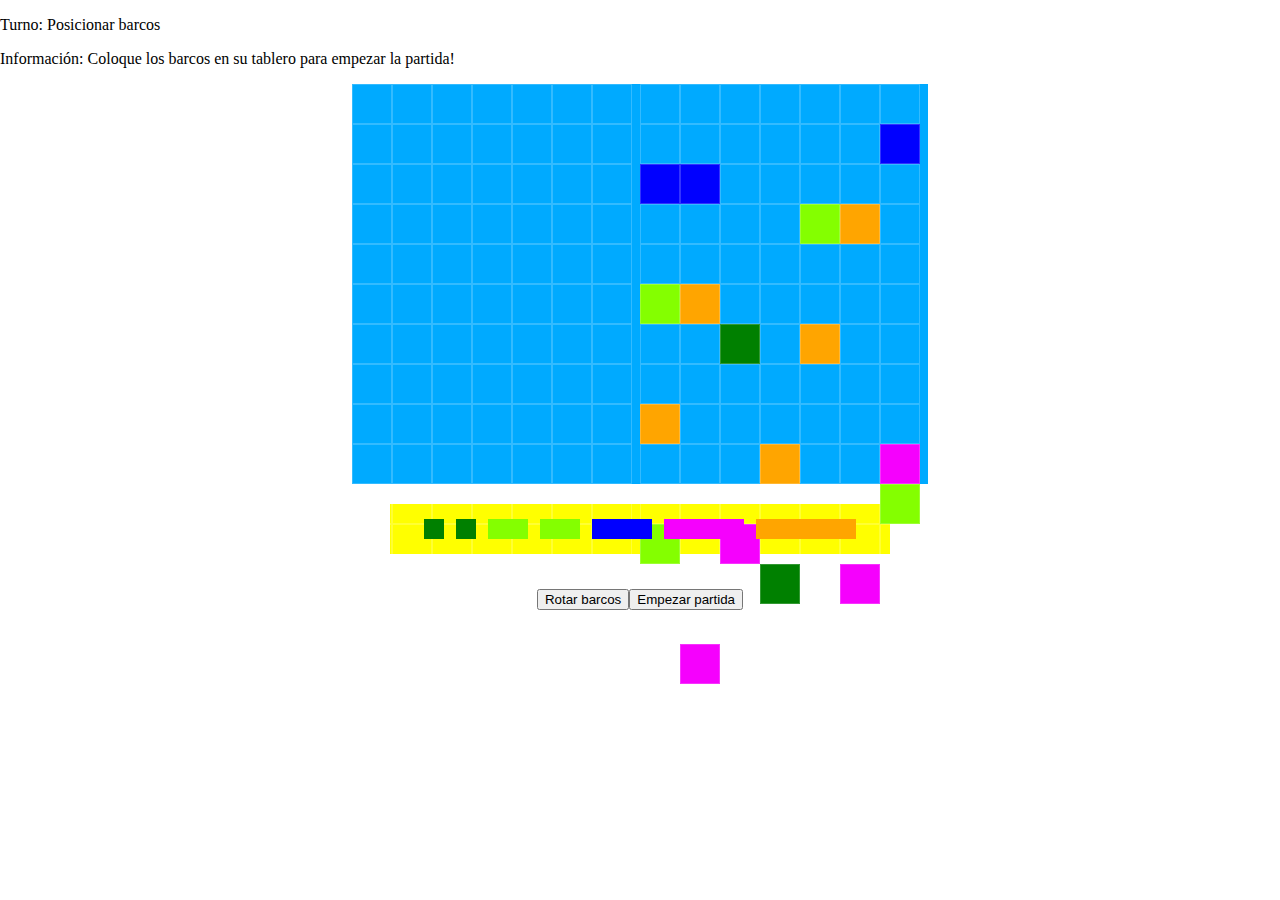
==== battleship.html @ 521d151a "AASS" ====
<!DOCTYPE html>
<html lang="en">
  <head>
    <meta charset="UTF-8" />
    <meta http-equiv="X-UA-Compatible" content="IE=edge" />
    <meta name="viewport" content="width=device-width, initial-scale=1.0" />
    <title>Hundir la flota</title>
    <link rel="stylesheet" href="styles.css" />
  </head>
  <body>
    <div id="container">
      <div id="game-info">
        <p>Turno: <span id="turn-display"></span></p>
        <p>Información: <span id="info"></span></p>
      </div>
      <div id="contenedor-tableros"></div>

      <div class="contenedor-barcos">
        <div id="0" class="submarine-preview submarine" draggable="true"></div>
        <div id="1" class="submarine-preview submarine" draggable="true"></div>
        <div id="2" class="destroyer-preview destroyer" draggable="true"></div>
        <div id="3" class="destroyer-preview destroyer" draggable="true"></div>
        <div id="4" class="cruiser-preview cruiser" draggable="true"></div>
        <div
          id="5"
          class="battleship-preview battleship"
          draggable="true"
        ></div>
        <div id="6" class="carrier-preview carrier" draggable="true"></div>
      </div>

      <div class="botones-container">
        <button id="rotar-btn">Rotar barcos</button>
        <button id="start-btn">Empezar partida</button>
      </div>
    </div>

    <script src="app.js"></script>
  </body>
</html>
---- styles.css ----
body {
  margin: 0;
  overflow-x: hidden;
}

#audioImage {
  cursor: pointer;
}

.battleship-index {
  background-image: linear-gradient(rgba(4, 9, 30, 0.1), rgba(4, 9, 30, 0.1)),
    url("assets/battleship.png");
  background-position: center;
  background-size: cover;
  background-attachment: fixed;
}

.btn {
  font-family: "Montserrat", sans-serif;
}

.splash-container {
  display: flex;
  flex-direction: column;
  justify-content: center;
  align-items: center;
  height: 55vh;
}

.splash-title {
  font-family: "Bangers";
  font-size: 11rem;
  color: white;
  -webkit-text-stroke: 2px black;
}

.btn {
  background-color: #00aaff;
  padding: 0.5em 1em;
  text-decoration: none;
  cursor: pointer;
  border-radius: 0.2em;
  color: white;
}

.btn:hover {
  background-color: #13558e;
}

.splash-btn {
  font-size: 2rem;
  margin-left: 2rem;
  font-weight: 500;
}

/*  */

.celda {
  width: 40px;
  height: 40px;
  border: 1px solid hsla(0, 0%, 100%, .2);
  box-sizing: border-box;
}

#contenedor-tableros {
  width: 45%;
  display: flex;
  margin: auto;
  justify-content: space-between;
}

.tablero {
  width: 400px;
  height: 400px;
  display: flex;
  flex-wrap: wrap;
}

.tablero2 {
  width: 400px;
  height: 400px;
  display: flex;
  flex-wrap: wrap;
}

.contenedor-barcos {
  width: 500px;
  height: 50px;
  background-color: yellow;
  display: flex;
  align-items: center;
  justify-content: center;
  margin: auto;
  margin-top: 20px;
}

.submarine {
  background-color: green;
}

.submarine-preview {
  width: 20px;
  height: 20px;
  margin: 6px;
}

.destroyer {
  background-color: rgb(132, 255, 0);
}

.destroyer-preview {
  width: 40px;
  height: 20px;
  margin: 6px;
}

.cruiser {
  background-color: blue;
}
.cruiser-preview {
  width: 60px;
  height: 20px;
  margin: 6px;
}

.battleship {
  background-color: rgb(245, 1, 253);
}

.battleship-preview {
  width: 80px;
  height: 20px;
  margin: 6px;
}

.carrier {
  background-color: orange;
}

.carrier-preview {
  width: 100px;
  height: 20px;
  margin: 6px;
}

.hover{
  background-color: grey;
}

.boom {
  background-color: red;
  pointer-events: none;
}

.empty {
  background-color: #84d2fa;
  pointer-events: none;
}

.botones-container {
  display: flex;
  justify-content: center;
  align-items: center;
  height: 10vh;
}
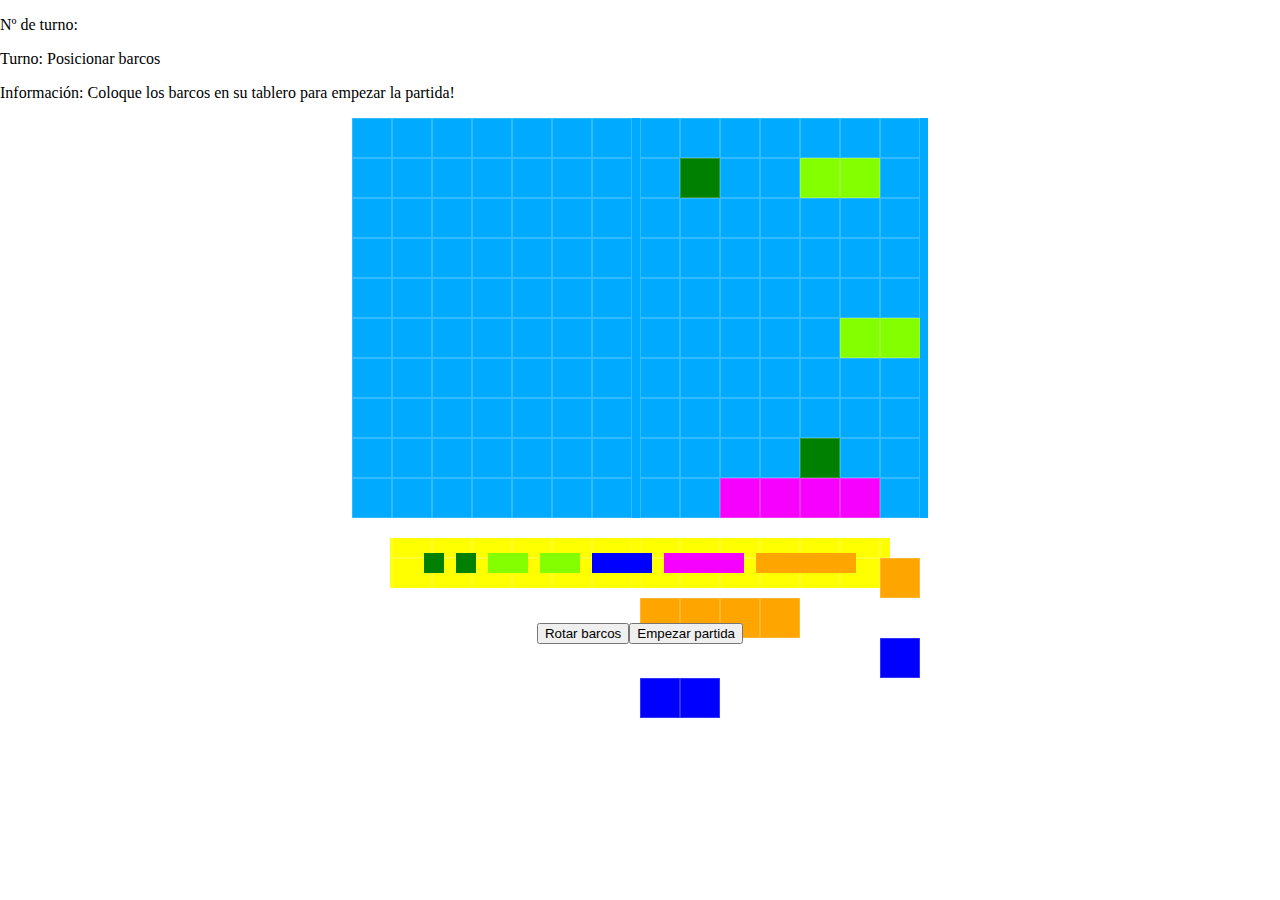
==== commit 4d48b213: "Reduce implementado" ====
--- a/battleship.html
+++ b/battleship.html
@@ -10,6 +10,7 @@
   <body>
     <div id="container">
       <div id="game-info">
+        <p>Nº de turno:<span id="contador-turnos"></span></p> 
         <p>Turno: <span id="turn-display"></span></p>
         <p>Información: <span id="info"></span></p>
       </div>
--- a/styles.css
+++ b/styles.css
@@ -58,7 +58,7 @@
 .celda {
   width: 40px;
   height: 40px;
-  border: 1px solid hsla(0, 0%, 100%, .2);
+  border: 1px solid hsla(0, 0%, 100%, 0.2);
   box-sizing: border-box;
 }
 
@@ -143,13 +143,16 @@
   margin: 6px;
 }
 
-.hover{
+.hover {
   background-color: grey;
+  transition: 0.2s all;
 }
 
 .boom {
-  background-color: red;
-  pointer-events: none;
+  background-image: url("assets/punto.png");
+  background-size: 80%;
+  background-repeat: no-repeat;
+  background-position: center;
 }
 
 .empty {
@@ -162,4 +165,4 @@
   justify-content: center;
   align-items: center;
   height: 10vh;
-}+}
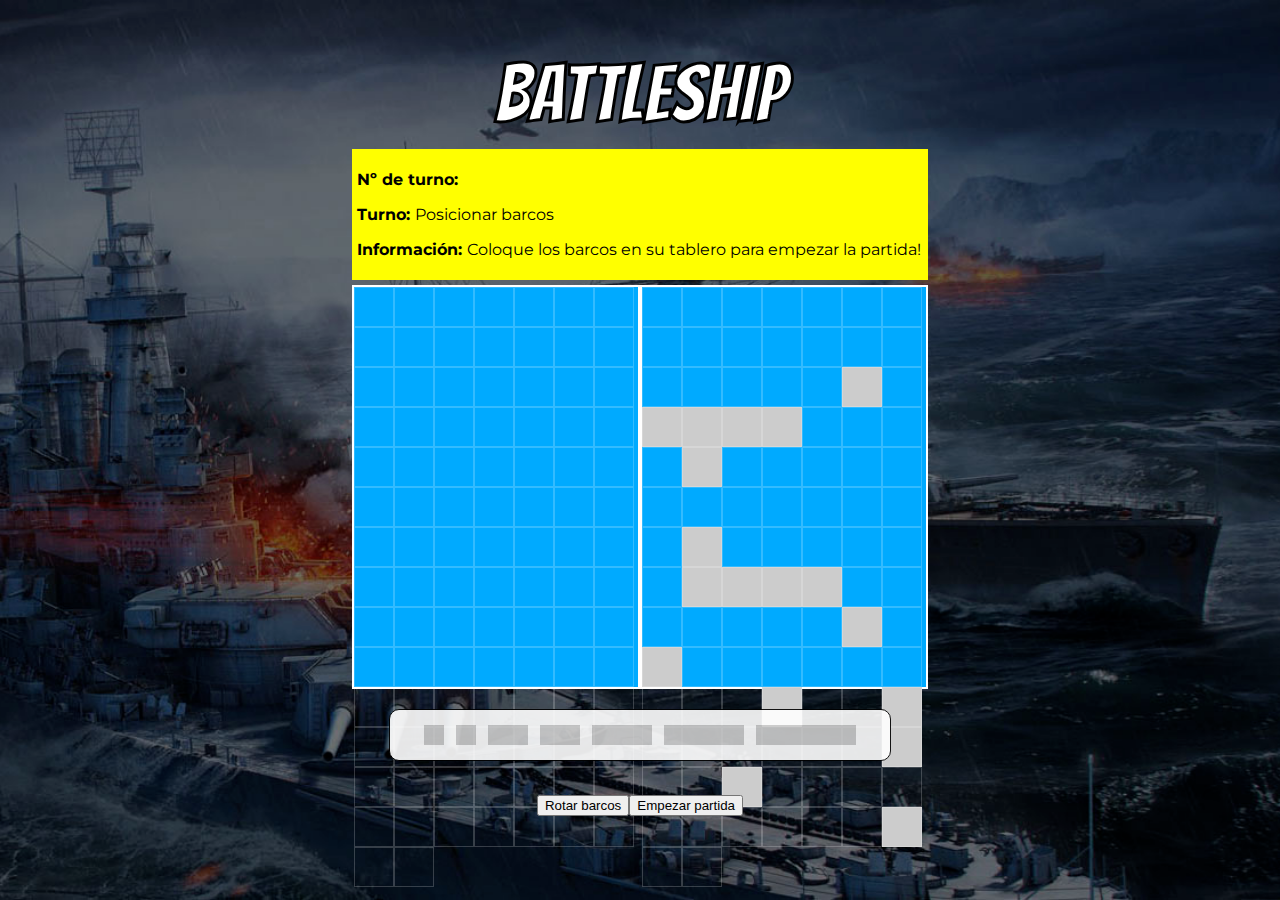
==== commit e0c338a0: "actualizaciones de diseño y funcionalidad" ====
--- a/battleship.html
+++ b/battleship.html
@@ -6,13 +6,15 @@
     <meta name="viewport" content="width=device-width, initial-scale=1.0" />
     <title>Hundir la flota</title>
     <link rel="stylesheet" href="styles.css" />
+    <link href="https://fonts.googleapis.com/css2?family=Bangers&family=Montserrat&display=swap" rel="stylesheet" />
   </head>
-  <body>
-    <div id="container">
+  <body class="background-juego">
+    <audio id="audio" src="assets/theme.mp3" loop="loop" autoplay></audio>
+    <div class="titulo">BATTLESHIP</div>
       <div id="game-info">
-        <p>Nº de turno:<span id="contador-turnos"></span></p> 
-        <p>Turno: <span id="turn-display"></span></p>
-        <p>Información: <span id="info"></span></p>
+        <p><b>Nº de turno: </b><span id="contador-turnos"></span></p> 
+        <p><b>Turno: </b><span id="turn-display"></span></p>
+        <p><b>Información: </b><span id="info"></span></p>
       </div>
       <div id="contenedor-tableros"></div>
 
@@ -34,7 +36,7 @@
         <button id="rotar-btn">Rotar barcos</button>
         <button id="start-btn">Empezar partida</button>
       </div>
-    </div>
+      <div class="container"></div>
 
     <script src="app.js"></script>
   </body>
--- a/styles.css
+++ b/styles.css
@@ -1,4 +1,5 @@
 body {
+  font-family: "Montserrat", sans-serif;
   margin: 0;
   overflow-x: hidden;
 }
@@ -17,6 +18,15 @@
 
 .btn {
   font-family: "Montserrat", sans-serif;
+}
+
+#game-info {
+  width: 45%;
+  margin: auto;
+  background-color: yellow;
+  box-sizing: border-box;
+  padding: 5px;
+  margin-bottom: 5px;
 }
 
 .splash-container {
@@ -53,7 +63,22 @@
   font-weight: 500;
 }
 
-/*  */
+.background-juego {
+  background-image: url("assets/battleship-background.png");
+  background-position: center;
+  background-size: cover;
+  background-attachment: fixed;
+}
+
+.titulo {
+  font-family: "Bangers";
+  color: white;
+  text-align: center;
+  font-size: 5em;
+  -webkit-text-stroke: 3px black;
+  margin-top: 4%;
+  margin-bottom: 1%
+}
 
 .celda {
   width: 40px;
@@ -74,6 +99,11 @@
   height: 400px;
   display: flex;
   flex-wrap: wrap;
+  border: 2px solid white;
+}
+
+#ordenador {
+  cursor: pointer;
 }
 
 .tablero2 {
@@ -86,16 +116,19 @@
 .contenedor-barcos {
   width: 500px;
   height: 50px;
-  background-color: yellow;
+  background-color: rgb(255, 255, 255);
   display: flex;
   align-items: center;
   justify-content: center;
   margin: auto;
+  opacity:0.9;
+  border: 1px solid black;
+  border-radius: 10px;
   margin-top: 20px;
 }
 
 .submarine {
-  background-color: green;
+  background-color: hsl(0, 0%, 80%);
 }
 
 .submarine-preview {
@@ -105,7 +138,7 @@
 }
 
 .destroyer {
-  background-color: rgb(132, 255, 0);
+  background-color: hsl(0, 0%, 80%);
 }
 
 .destroyer-preview {
@@ -115,7 +148,7 @@
 }
 
 .cruiser {
-  background-color: blue;
+  background-color: hsl(0, 0%, 80%);
 }
 .cruiser-preview {
   width: 60px;
@@ -124,7 +157,7 @@
 }
 
 .battleship {
-  background-color: rgb(245, 1, 253);
+  background-color: hsl(0, 0%, 80%);
 }
 
 .battleship-preview {
@@ -134,7 +167,7 @@
 }
 
 .carrier {
-  background-color: orange;
+  background-color: hsl(0, 0%, 80%);
 }
 
 .carrier-preview {
@@ -144,19 +177,23 @@
 }
 
 .hover {
-  background-color: grey;
-  transition: 0.2s all;
+  background-color: #64cbff;
+  transition: 0.1s all;
 }
 
 .boom {
-  background-image: url("assets/punto.png");
-  background-size: 80%;
+  background-image: url("assets/barco_impactado.png");
+  background-size: 60%;
   background-repeat: no-repeat;
   background-position: center;
+  pointer-events: none;
 }
 
 .empty {
-  background-color: #84d2fa;
+  background-image: url("assets/barco_fallado.png");
+  background-size: 60%;
+  background-repeat: no-repeat;
+  background-position: center;
   pointer-events: none;
 }
 
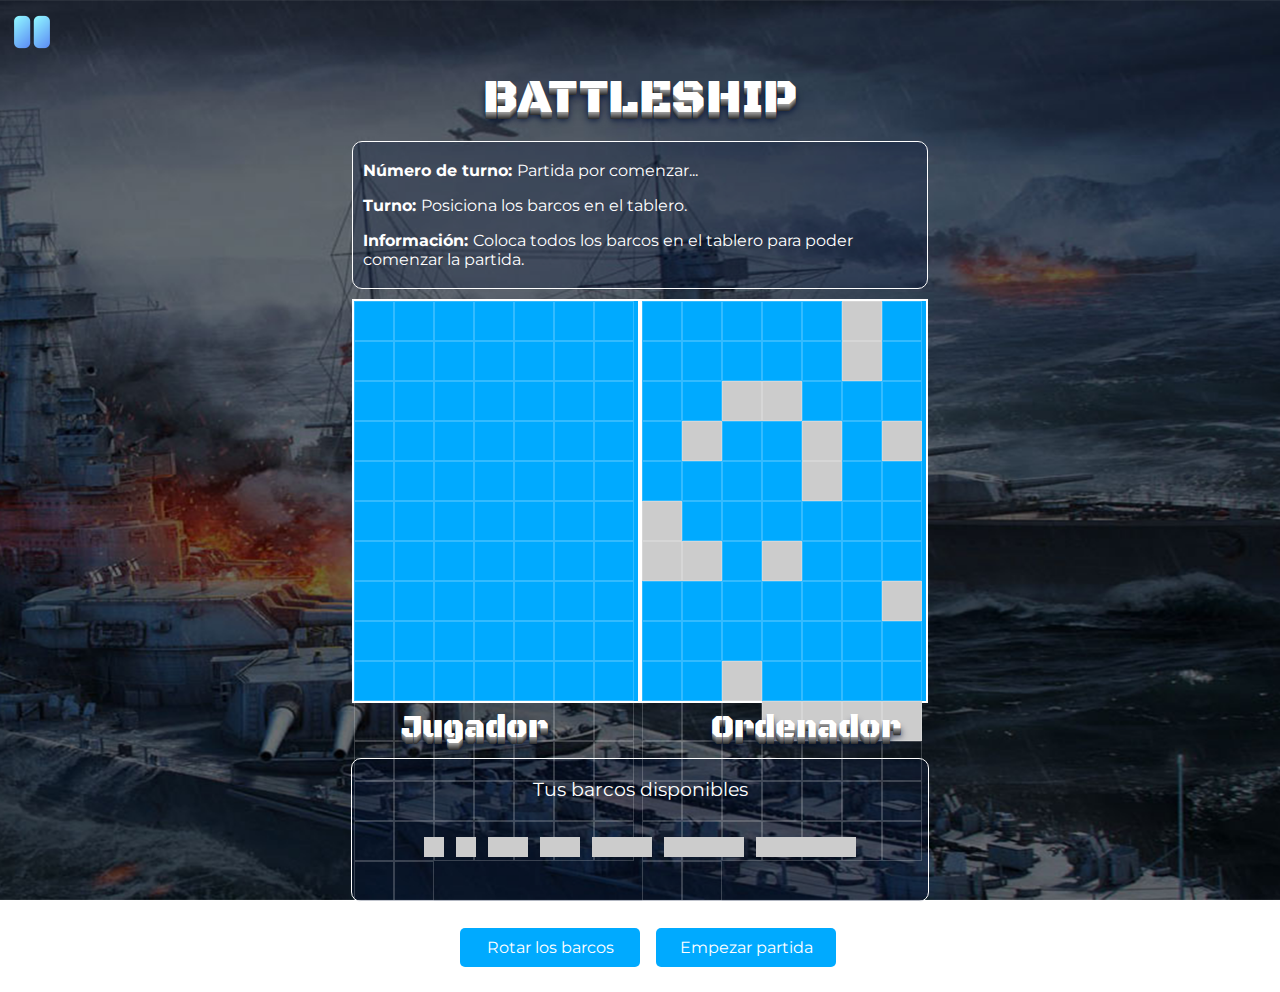
==== commit 9f657f33: "Interfaz gráfica del juego hecha + efectos de sonido añadidos" ====
--- a/battleship.html
+++ b/battleship.html
@@ -4,20 +4,52 @@
     <meta charset="UTF-8" />
     <meta http-equiv="X-UA-Compatible" content="IE=edge" />
     <meta name="viewport" content="width=device-width, initial-scale=1.0" />
-    <title>Hundir la flota</title>
+    <title>Battleship</title>
     <link rel="stylesheet" href="styles.css" />
-    <link href="https://fonts.googleapis.com/css2?family=Bangers&family=Montserrat&display=swap" rel="stylesheet" />
+    <link
+      href="https://fonts.googleapis.com/css2?family=Bangers&family=Montserrat&display=swap"
+      rel="stylesheet"
+    />
+    <link
+      href="https://fonts.googleapis.com/css?family=Black+Ops+One|Open+Sans"
+      rel="stylesheet"
+    />
   </head>
   <body class="background-juego">
-    <audio id="audio" src="assets/theme.mp3" loop="loop" autoplay></audio>
+    <!-- Botón y audio de fondo que se reproduce en la página el cual podremos controlar -->
+    <audio
+      id="audio-theme"
+      src="assets/audio/theme-ingame.mp3"
+      loop="loop"
+      autoplay
+    ></audio>
+    <div id="audioButton">
+      <img id="audioImage" src="assets/images/pause.png" />
+    </div>
+
+    <!-- Audios que se reproducen al disparar a las casillas del rival (Barco impacatado, destruido o agua) -->
+    <audio id="audio-impactado" src="assets/audio/barco-impactado.mp3"></audio>
+    <audio id="audio-fallado" src="assets/audio/barco-fallado.mp3"></audio>
+    <audio id="audio-destruido" src="assets/audio/barco-impactado.mp3"></audio>
+
+    <!-- Contenido de la página -->
     <div class="titulo">BATTLESHIP</div>
-      <div id="game-info">
-        <p><b>Nº de turno: </b><span id="contador-turnos"></span></p> 
-        <p><b>Turno: </b><span id="turn-display"></span></p>
-        <p><b>Información: </b><span id="info"></span></p>
-      </div>
-      <div id="contenedor-tableros"></div>
+    <div id="game-info">
+      <p>
+        <b>Número de turno: </b
+        ><span id="contador-turnos">Partida por comenzar...</span>
+      </p>
+      <p><b>Turno: </b><span id="turn-display"></span></p>
+      <p><b>Información: </b><span id="info"></span></p>
+    </div>
+    <div id="contenedor-tableros"></div>
+    <div class="jugadores-info">
+      <span class="span-jugador">Jugador</span>
+      <span class="span-ordenador">Ordenador</span>
+    </div>
 
+    <div class="contenedor-contenedor-ships">
+      <p>Tus barcos disponibles</p>
       <div class="contenedor-barcos">
         <div id="0" class="submarine-preview submarine" draggable="true"></div>
         <div id="1" class="submarine-preview submarine" draggable="true"></div>
@@ -31,13 +63,14 @@
         ></div>
         <div id="6" class="carrier-preview carrier" draggable="true"></div>
       </div>
+    </div>
 
-      <div class="botones-container">
-        <button id="rotar-btn">Rotar barcos</button>
-        <button id="start-btn">Empezar partida</button>
-      </div>
-      <div class="container"></div>
+    <div class="botones-container">
+      <div id="rotar-btn">Rotar los barcos</div>
+      <div id="start-btn">Empezar partida</div>
+    </div>
 
+    <!-- Link a JavaScript del juego -->
     <script src="app.js"></script>
   </body>
 </html>
--- a/styles.css
+++ b/styles.css
@@ -4,32 +4,20 @@
   overflow-x: hidden;
 }
 
-#audioImage {
-  cursor: pointer;
-}
-
+/************* Estilos para la para la página principal index.html *************/
 .battleship-index {
   background-image: linear-gradient(rgba(4, 9, 30, 0.1), rgba(4, 9, 30, 0.1)),
-    url("assets/battleship.png");
+    url("assets/images/battleship.png");
   background-position: center;
   background-size: cover;
   background-attachment: fixed;
 }
 
-.btn {
-  font-family: "Montserrat", sans-serif;
-}
-
-#game-info {
-  width: 45%;
-  margin: auto;
-  background-color: yellow;
-  box-sizing: border-box;
-  padding: 5px;
-  margin-bottom: 5px;
-}
-
-.splash-container {
+#audioImage {
+  cursor: pointer;
+}
+
+.index-container {
   display: flex;
   flex-direction: column;
   justify-content: center;
@@ -37,11 +25,13 @@
   height: 55vh;
 }
 
-.splash-title {
-  font-family: "Bangers";
-  font-size: 11rem;
-  color: white;
-  -webkit-text-stroke: 2px black;
+.index-title {
+  font-family: "Black Ops One";
+  color: #ffffff;
+  text-shadow: 0px 1px 0px #999, 0px 2px 0px #888, 0px 3px 0px #777,
+    0px 4px 0px #666, 0px 5px 0px #555, 0px 6px 0px #444, 0px 7px 0px #333,
+    0px 8px 7px #001135;
+  font-size: 9em;
 }
 
 .btn {
@@ -57,27 +47,72 @@
   background-color: #13558e;
 }
 
-.splash-btn {
+.index-btn {
   font-size: 2rem;
   margin-left: 2rem;
   font-weight: 500;
 }
 
+/************* Estilos para la para la página de juego battleship.html *************/
 .background-juego {
-  background-image: url("assets/battleship-background.png");
+  background-image: url("assets/images/battleship-background.png");
   background-position: center;
   background-size: cover;
   background-attachment: fixed;
 }
 
+#game-info {
+  width: 45%;
+  margin: auto;
+  background-color: rgba(0, 17, 53, 0.3);
+  box-sizing: border-box;
+  padding: 3px 10px 3px 10px;
+  margin-bottom: 5px;
+  color: white;
+  border-radius: 10px;
+  border: 1px solid white;
+  margin-bottom: 10px;
+}
+
+.jugadores-info {
+  width: 45%;
+  margin: auto;
+  box-sizing: border-box;
+  padding: 5px;
+  margin-bottom: 5px;
+  display: flex;
+  color: white;
+  font-family: "Black Ops One";
+  color: #ffffff;
+  text-shadow: 0px 1px 0px #999, 0px 2px 0px #888, 0px 3px 0px #777,
+    0px 4px 0px #666, 0px 5px 0px #555, 0px 6px 0px #444, 0px 7px 0px #333,
+    0px 8px 7px #001135;
+  font-size: 2em;
+}
+
+.jugadores-info .span-jugador {
+  width: 50%;
+  text-align: center;
+}
+
+.jugadores-info .span-ordenador {
+  width: 50%;
+  text-align: center;
+}
+
+.span-ordenador {
+  margin-left: 3em;
+}
+
 .titulo {
-  font-family: "Bangers";
-  color: white;
-  text-align: center;
-  font-size: 5em;
-  -webkit-text-stroke: 3px black;
-  margin-top: 4%;
-  margin-bottom: 1%
+  font-family: "Black Ops One";
+  color: #ffffff;
+  text-shadow: 0px 1px 0px #999, 0px 2px 0px #888, 0px 3px 0px #777,
+    0px 4px 0px #666, 0px 5px 0px #555, 0px 6px 0px #444, 0px 7px 0px #333,
+    0px 8px 7px #001135;
+  text-align: center;
+  font-size: 3em;
+  margin-bottom: 1%;
 }
 
 .celda {
@@ -113,18 +148,26 @@
   flex-wrap: wrap;
 }
 
+.contenedor-contenedor-ships {
+  width: 45%;
+  margin: auto;
+  text-align: center;
+  background-color: rgba(0, 17, 53, 0.3);
+  color: white;
+  border-radius: 10px;
+  border: 1px solid white;
+  font-size: 19px;
+  height: 7.5em;
+}
+
 .contenedor-barcos {
-  width: 500px;
-  height: 50px;
-  background-color: rgb(255, 255, 255);
   display: flex;
   align-items: center;
   justify-content: center;
   margin: auto;
-  opacity:0.9;
-  border: 1px solid black;
   border-radius: 10px;
   margin-top: 20px;
+  padding: 10px;
 }
 
 .submarine {
@@ -182,7 +225,7 @@
 }
 
 .boom {
-  background-image: url("assets/barco_impactado.png");
+  background-image: url("assets/images/barco_impactado.png");
   background-size: 60%;
   background-repeat: no-repeat;
   background-position: center;
@@ -190,7 +233,7 @@
 }
 
 .empty {
-  background-image: url("assets/barco_fallado.png");
+  background-image: url("assets/images/barco_fallado.png");
   background-size: 60%;
   background-repeat: no-repeat;
   background-position: center;
@@ -203,3 +246,26 @@
   align-items: center;
   height: 10vh;
 }
+
+#rotar-btn,
+#start-btn,
+.reiniciar-btn {
+  padding: 10px;
+  width: 10em;
+  text-align: center;
+  border-radius: 5px;
+  color: white;
+  background-color: #00aaff;
+  cursor: pointer;
+  margin-left: 1em;
+}
+
+#rotar-btn:hover,
+#start-btn:hover,
+.reiniciar-btn:hover {
+  background-color: #13558e;
+}
+
+.oculto {
+  display: none;
+}
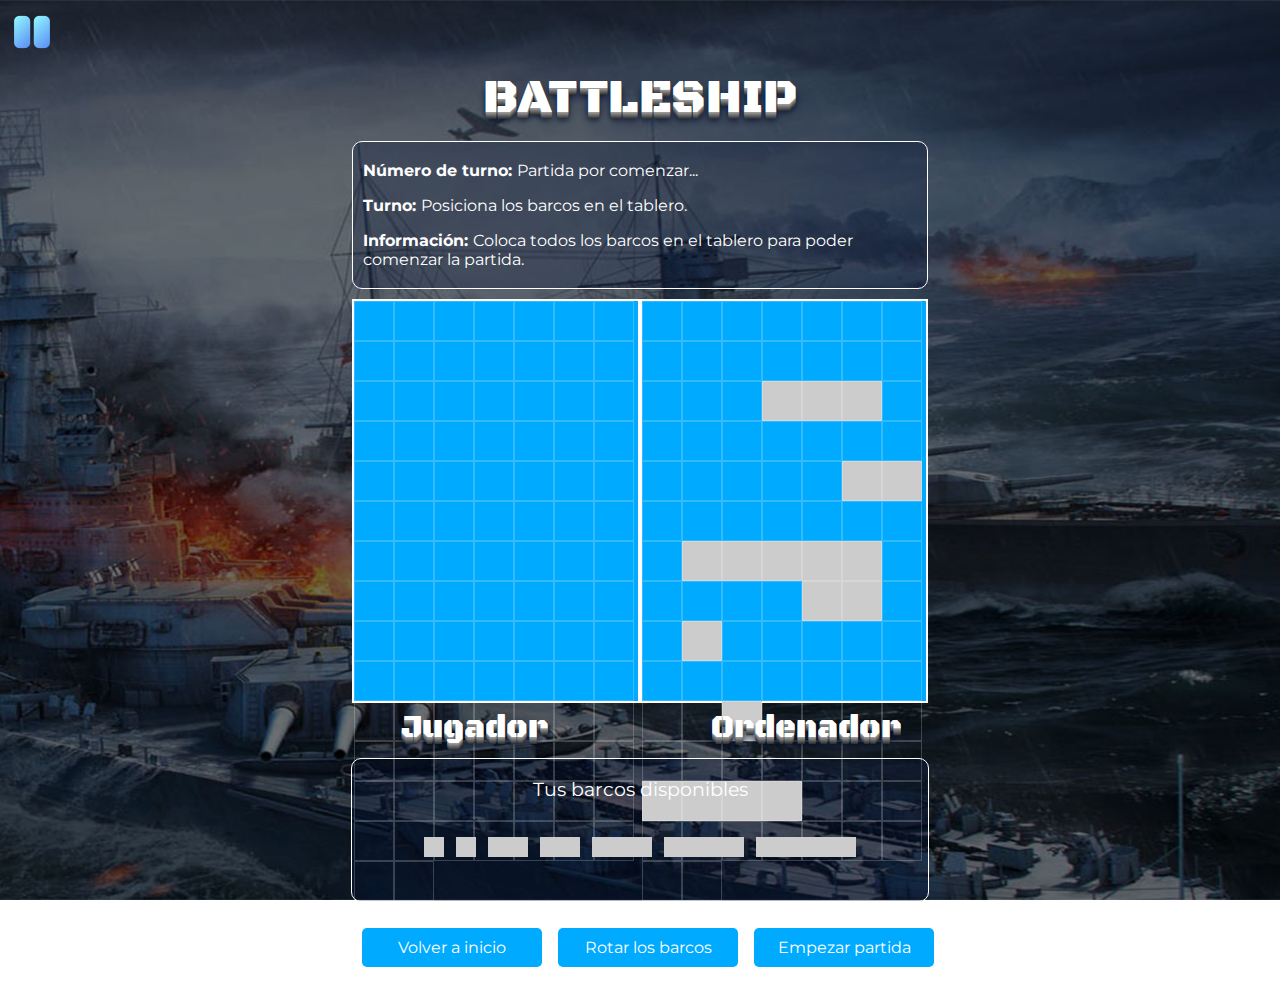
==== commit 82bdfd02: "boton de volver a inicio añadido" ====
--- a/battleship.html
+++ b/battleship.html
@@ -16,6 +16,7 @@
     />
   </head>
   <body class="background-juego">
+
     <!-- Botón y audio de fondo que se reproduce en la página el cual podremos controlar -->
     <audio
       id="audio-theme"
@@ -66,11 +67,13 @@
     </div>
 
     <div class="botones-container">
+      <div class="inicio-btn"><a href="/">Volver a inicio</a></div>
       <div id="rotar-btn">Rotar los barcos</div>
       <div id="start-btn">Empezar partida</div>
     </div>
 
     <!-- Link a JavaScript del juego -->
     <script src="app.js"></script>
+
   </body>
 </html>
--- a/styles.css
+++ b/styles.css
@@ -220,7 +220,7 @@
 }
 
 .hover {
-  background-color: #64cbff;
+  background-color: #065c87;
   transition: 0.1s all;
 }
 
@@ -249,7 +249,8 @@
 
 #rotar-btn,
 #start-btn,
-.reiniciar-btn {
+.reiniciar-btn,
+.inicio-btn {
   padding: 10px;
   width: 10em;
   text-align: center;
@@ -262,8 +263,14 @@
 
 #rotar-btn:hover,
 #start-btn:hover,
-.reiniciar-btn:hover {
+.reiniciar-btn:hover,
+.inicio-btn:hover {
   background-color: #13558e;
+}
+
+.inicio-btn a {
+  text-decoration: none;
+  color: white;
 }
 
 .oculto {
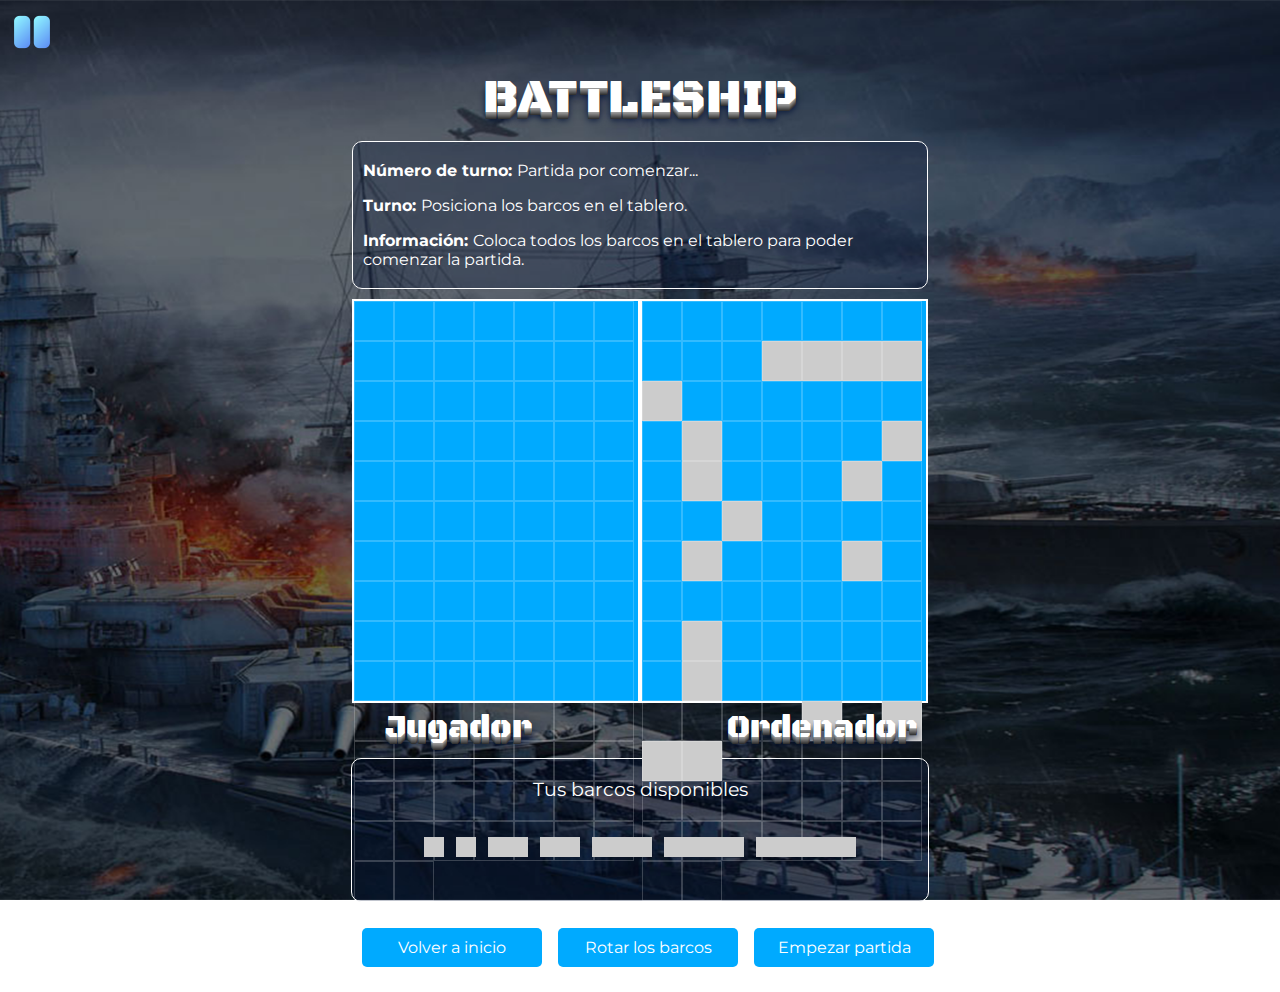
==== commit 4f35f341: "CONTINUANDO" ====
--- a/battleship.html
+++ b/battleship.html
@@ -50,7 +50,7 @@
     </div>
 
     <div class="contenedor-contenedor-ships">
-      <p>Tus barcos disponibles</p>
+      <p id="mensaje-disponibilidad">Tus barcos disponibles</p>
       <div class="contenedor-barcos">
         <div id="0" class="submarine-preview submarine" draggable="true"></div>
         <div id="1" class="submarine-preview submarine" draggable="true"></div>
--- a/styles.css
+++ b/styles.css
@@ -101,7 +101,7 @@
 }
 
 .span-ordenador {
-  margin-left: 3em;
+  margin-left: 5em;
 }
 
 .titulo {
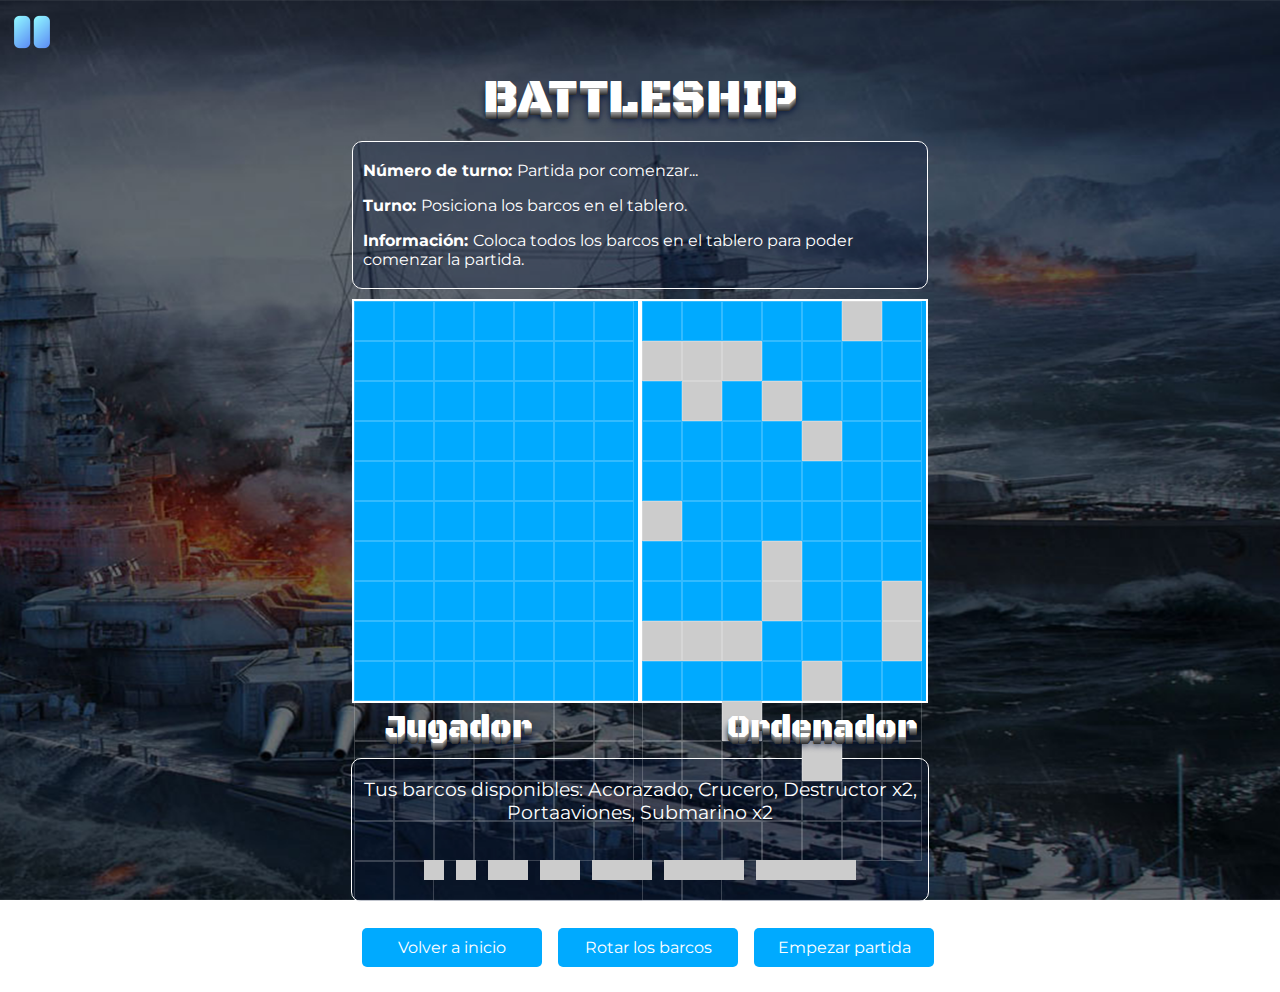
==== commit a41c8850: "Todas las colecciones implementadas + distinguir ganador partida" ====
--- a/battleship.html
+++ b/battleship.html
@@ -32,6 +32,7 @@
     <audio id="audio-impactado" src="assets/audio/barco-impactado.mp3"></audio>
     <audio id="audio-fallado" src="assets/audio/barco-fallado.mp3"></audio>
     <audio id="audio-destruido" src="assets/audio/barco-impactado.mp3"></audio>
+    <audio id="audio-victoria" src="assets/audio/musica-victoria.mp3"></audio>
 
     <!-- Contenido de la página -->
     <div class="titulo">BATTLESHIP</div>
@@ -50,7 +51,7 @@
     </div>
 
     <div class="contenedor-contenedor-ships">
-      <p id="mensaje-disponibilidad">Tus barcos disponibles</p>
+      <p id="mensaje-disponibilidad">Tus barcos disponibles: </p>
       <div class="contenedor-barcos">
         <div id="0" class="submarine-preview submarine" draggable="true"></div>
         <div id="1" class="submarine-preview submarine" draggable="true"></div>
@@ -67,7 +68,7 @@
     </div>
 
     <div class="botones-container">
-      <div class="inicio-btn"><a href="/">Volver a inicio</a></div>
+      <a class="inicio-btn" href="/"><div>Volver a inicio</div></a>
       <div id="rotar-btn">Rotar los barcos</div>
       <div id="start-btn">Empezar partida</div>
     </div>
--- a/styles.css
+++ b/styles.css
@@ -268,11 +268,7 @@
   background-color: #13558e;
 }
 
-.inicio-btn a {
+.inicio-btn {
   text-decoration: none;
   color: white;
 }
-
-.oculto {
-  display: none;
-}
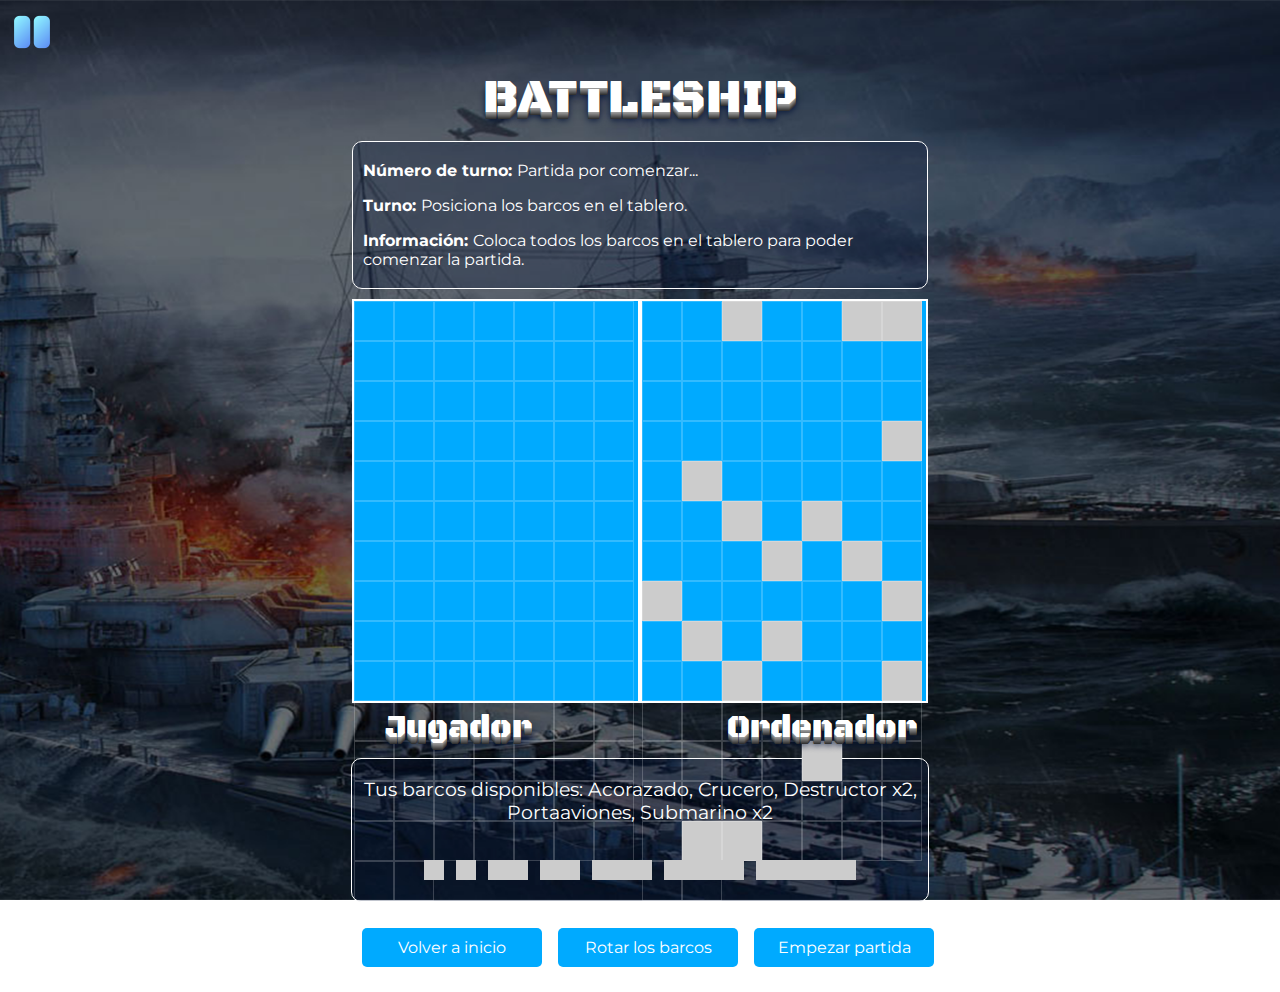
==== commit 26aca1c2: "Expresión regular hecha" ====
--- a/battleship.html
+++ b/battleship.html
@@ -35,7 +35,7 @@
     <audio id="audio-victoria" src="assets/audio/musica-victoria.mp3"></audio>
 
     <!-- Contenido de la página -->
-    <div class="titulo">BATTLESHIP</div>
+    <div id="titulo" class="titulo">Hundir la flota</div>
     <div id="game-info">
       <p>
         <b>Número de turno: </b
